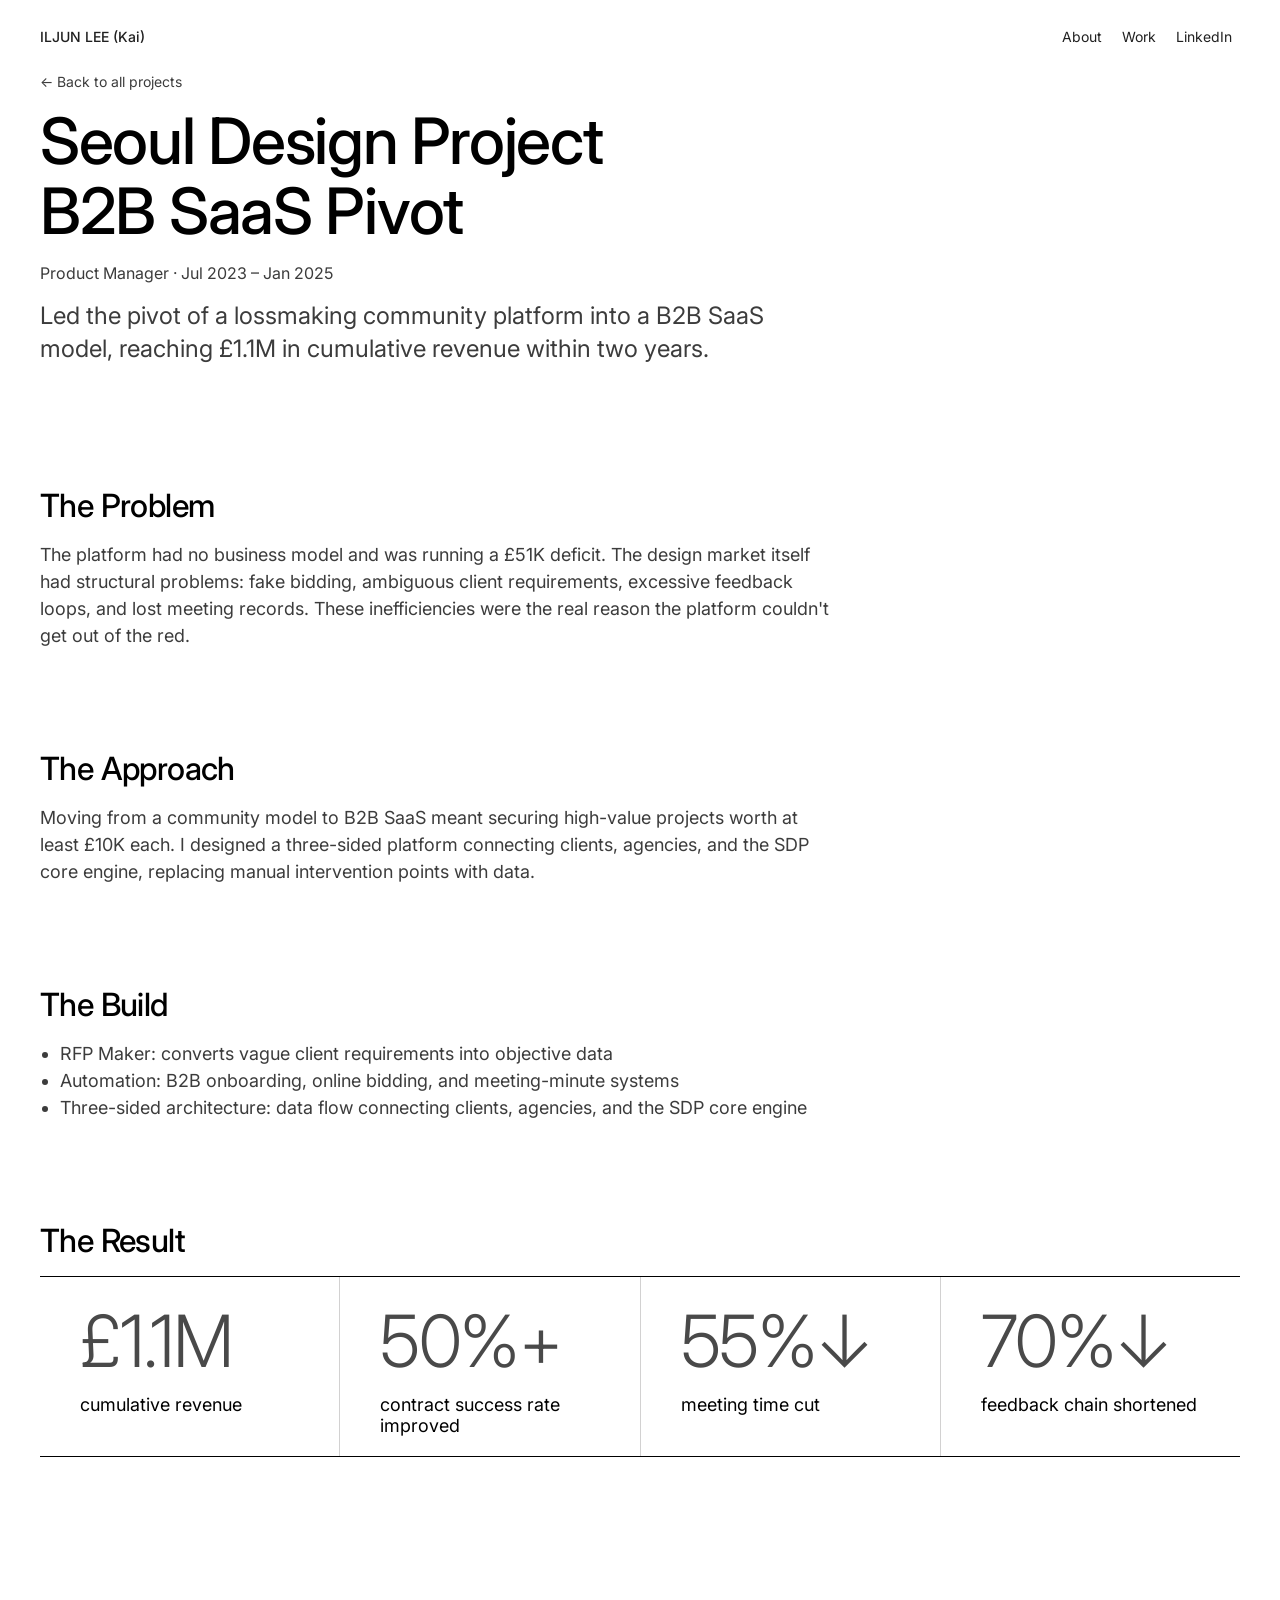
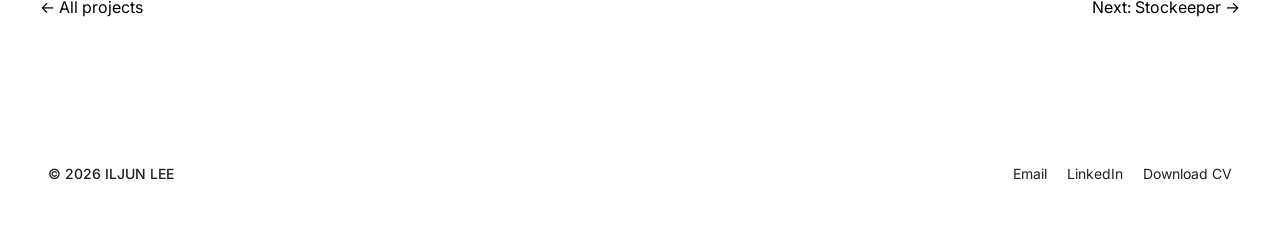
==== case-1.html @ 62ec3877 "Add case-1.html for Seoul Design Project overview This HTML file outlines the Seoul Design Project, " ====
<!DOCTYPE html>
  <html lang="en">
  <head>
  <meta charset="UTF-8">
  <meta name="viewport" content="width=device-width, initial-scale=1.0">
  <title>Seoul Design Project — Iljun Lee</title>
<link rel="stylesheet" href="styles.css">
</head>
<body>

<nav class="top">
  <div class="name">ILJUN LEE (Kai)</div>
  <div class="links">
    <a href="index.html#about">About</a>
      <a href="index.html#work">Work</a>
      <a href="https://linkedin.com/in/iljunlee" target="_blank">LinkedIn</a>
    </div>
  </nav>

  <main>

    <section class="case-header">
      <a class="back" href="index.html#work">&larr; Back to all projects</a>
    <h1>Seoul Design Project<br>B2B SaaS Pivot</h1>
    <p class="role">Product Manager · Jul 2023 – Jan 2025</p>
      <p class="summary">Led the pivot of a lossmaking community platform into a B2B SaaS model, reaching £1.1M in cumulative revenue within two years.</p>
    </section>

    <section class="case-block">
      <h2>The Problem</h2>
      <p>The platform had no business model and was running a £51K deficit. The design market itself had structural problems: fake bidding, ambiguous client requirements, excessive feedback loops, and lost meeting records. These inefficiencies were the real reason the platform couldn't get out of the red.</p>
    </section>

    <section class="case-block">
      <h2>The Approach</h2>
      <p>Moving from a community model to B2B SaaS meant securing high-value projects worth at least £10K each. I designed a three-sided platform connecting clients, agencies, and the SDP core engine, replacing manual intervention points with data.</p>
    </section>

    <section class="case-block">
      <h2>The Build</h2>
      <ul>
        <li>RFP Maker: converts vague client requirements into objective data</li>
      <li>Automation: B2B onboarding, online bidding, and meeting-minute systems</li>
      <li>Three-sided architecture: data flow connecting clients, agencies, and the SDP core engine</li>
    </ul>
  </section>

  <section class="case-block">
    <h2>The Result</h2>
    <div class="case-results">
      <div class="stat"><div class="num">£1.1M</div><div class="label">cumulative revenue</div></div>
        <div class="stat"><div class="num">50%+</div><div class="label">contract success rate improved</div></div>
        <div class="stat"><div class="num">55%↓</div><div class="label">meeting time cut</div></div>
      <div class="stat"><div class="num">70%↓</div><div class="label">feedback chain shortened</div></div>
    </div>
  </section>

  <div class="case-nav">
    <a href="index.html#work">&larr; All projects</a>
    <a href="case-2.html">Next: Stockeeper &rarr;</a>
    </div>

    <footer>
      <div class="row">
        <div class="copy">© 2026 ILJUN LEE</div>
        <div class="links">
          <a href="mailto:iljunlee201@gmail.com">Email</a>
          <a href="https://linkedin.com/in/iljunlee" target="_blank">LinkedIn</a>
          <a href="ILJUN_LEE_CV.pdf" target="_blank">Download CV</a>
        </div>
      </div>
    </footer>

  </main>

  </body>
  </html>
---- styles.css ----
@import url('https://fonts.googleapis.com/css2?family=Inter:wght@300;400;500&display=swap');

* { margin: 0; padding: 0; box-sizing: border-box; }

body {
    font-family: 'Inter', sans-serif;
    color: #000;
    background: #fff;
}
.wrap {
    max-width: 1280px;
    margin: 0 auto;
    padding: 0 40px;
}

a { color: inherit; text-decoration: none; }

/* Nav */
nav.top {
    display: flex;
    justify-content: space-between;
    align-items: center;
    padding: 20px 40px;
    max-width: 1280px;
    margin: 0 auto;
}
nav.top .name {
    font-weight: 500;
    font-size: 14px;
    color: #202020;
}
nav.top .links {
    display: flex;
    gap: 4px;
}
nav.top .links a {
    padding: 8px;
    font-size: 14px;
    color: #202020;
}

main { display: flex; flex-direction: column; gap: 100px; padding: 0 40px; }

/* Hero */
.hero-top {
    display: flex;
    justify-content: space-between;
    align-items: flex-start;
    gap: 40px;
    flex-wrap: wrap;
}
.hero-top h1 {
    font-weight: 500;
    font-size: 100px;
    line-height: 1.1;
    letter-spacing: -2px;
}
.hero-top .meta {
    font-size: 14px;
    text-align: right;
    line-height: 1.4;
    white-space: nowrap;
}
.hero-sub {
    display: flex;
    flex-direction: column;
    gap: 40px;
    margin-top: 10px;
}
.hero-sub p {
    font-size: 28px;
    color: #3c3c3c;
    letter-spacing: -0.56px;
    line-height: 1.4;
}
.btn {
    display: inline-flex;
    align-self: flex-start;
    background: #202020;
    color: #fff;
    border-radius: 99px;
    padding: 8px 24px;
    font-size: 14px;
    font-weight: 500;
    border: none;
    cursor: pointer;
}

/* About + Stats */
.about-row {
    display: flex;
    justify-content: space-between;
    gap: 40px;
    flex-wrap: wrap;
}
.about-row h2 {
    font-weight: 500;
    font-size: 40px;
    letter-spacing: -0.8px;
    line-height: 1.1;
    max-width: 480px;
    flex: 1;
}
.about-row .about-text {
    font-size: 20px;
    color: #3c3c3c;
    letter-spacing: -0.4px;
    line-height: 1.4;
    max-width: 560px;
}
.stats {
    display: flex;
    width: 100%;
    flex-wrap: wrap;
}
.stat {
    flex: 1;
    min-width: 220px;
    border-left: 1px solid #d2d1d1;
    padding: 20px 40px;
}
.stat .num {
    font-weight: 300;
    font-size: 72px;
    color: #494949;
    letter-spacing: -1.44px;
}
.stat .label {
    font-size: 18px;
    color: #000;
    margin-top: 10px;
}

/* Case Studies */
.section-heading {
    font-weight: 500;
    font-size: 40px;
    letter-spacing: -0.8px;
    margin-bottom: 30px;
}
.hr { border: none; border-top: 1px solid #000; margin: 0 0 30px; }
.work-item {
    display: flex;
    justify-content: space-between;
    align-items: flex-start;
    padding: 30px 0;
    border-bottom: 1px solid #000;
    gap: 20px;
}
.work-item:first-of-type { padding-top: 0; }
.work-item:last-of-type { border-bottom: none; }
.work-item h3 {
    font-weight: 500;
    font-size: 72px;
    letter-spacing: -1.44px;
    line-height: 1.1;
}
.work-item .sub {
    font-weight: 500;
    font-size: 20px;
    letter-spacing: -0.4px;
    margin: 12px 0 8px;
}
.work-item .desc {
    font-size: 16px;
    color: #3c3c3c;
    letter-spacing: -0.32px;
    line-height: 1.4;
}
.work-item .index {
    font-size: 34px;
    flex-shrink: 0;
}

/* How I Work */
.how-row {
    display: flex;
    gap: 100px;
    flex-wrap: wrap;
}
.how-row h2 {
    font-weight: 500;
    font-size: 40px;
    letter-spacing: -0.8px;
    line-height: 1.1;
    max-width: 480px;
    flex: 1;
}
.how-list { flex: 1; min-width: 280px; }
.how-step {
    padding: 20px;
    border-bottom: 1px solid #d2d1d1;
}
.how-step:last-child { border-bottom: none; }
.how-step .row {
    display: flex;
    align-items: center;
    gap: 34px;
    font-size: 24px;
    padding: 10px 0;
}
.how-step .row .n { font-weight: 400; }
.how-step .row .t { font-weight: 500; }
.how-step p {
    font-size: 16px;
    color: #3c3c3c;
}

/* Skills */
.skills-grid {
    display: grid;
    grid-template-columns: repeat(3, 1fr);
}
.skill {
    border: 1px solid #828282;
    padding: 20px 40px;
    font-weight: 300;
    font-size: 24px;
    color: #494949;
    letter-spacing: -0.48px;
}

/* Footer */
footer .bignote {
    font-weight: 500;
    font-size: 64px;
    letter-spacing: -1.28px;
    line-height: 1.2;
    margin-bottom: 40px;
}
footer .row {
    display: flex;
    justify-content: space-between;
    align-items: center;
    padding-bottom: 60px;
    flex-wrap: wrap;
    gap: 12px;
}
footer .row .copy { font-weight: 500; font-size: 14px; color: #202020; padding: 8px; }
footer .row .links { display: flex; gap: 4px; }
footer .row .links a { padding: 8px; font-size: 14px; color: #202020; }

/* Case study detail pages */
.case-header {
    display: flex;
    flex-direction: column;
    gap: 16px;
    margin-bottom: 20px;
}
.case-header .back { font-size: 14px; color: #3c3c3c; }
.case-header h1 { font-weight: 500; font-size: 64px; letter-spacing: -1.28px; line-height: 1.1; }
.case-header .role { font-size: 16px; color: #3c3c3c; }
.case-header .summary { font-size: 24px; color: #3c3c3c; max-width: 800px; line-height: 1.4; }
.case-block { display: flex; flex-direction: column; gap: 16px; }
.case-block h2 { font-weight: 500; font-size: 32px; letter-spacing: -0.6px; }
.case-block p, .case-block ul { font-size: 18px; color: #3c3c3c; line-height: 1.5; max-width: 800px; }
.case-block ul { padding-left: 20px; }
.case-results {
    display: flex;
    flex-wrap: wrap;
    gap: 0;
    border-top: 1px solid #000;
    border-bottom: 1px solid #000;
}
.case-results .stat { border-left: 1px solid #d2d1d1; }
.case-results .stat:first-child { border-left: none; }
.badge {
    display: inline-block;
    border: 1px solid #828282;
    border-radius: 99px;
    padding: 8px 20px;
    font-size: 14px;
    color: #494949;
    width: fit-content;
}
.case-nav {
    display: flex;
    justify-content: space-between;
    padding: 40px 0;
    font-size: 16px;
}

/* Responsive */
@media (max-width: 900px) {
    .hero-top h1 { font-size: 56px; letter-spacing: -1px; }
    .hero-top .meta { text-align: left; white-space: normal; }
    .hero-sub p { font-size: 22px; }
    .about-row h2, .how-row h2 { font-size: 30px; }
    .work-item h3 { font-size: 40px; }
    .skills-grid { grid-template-columns: repeat(2, 1fr); }
    footer .bignote { font-size: 36px; }
    main { padding: 0 20px; gap: 70px; }
    nav.top { padding: 16px 20px; }
    .case-header h1 { font-size: 36px; }
}
@media (max-width: 560px) {
    .skills-grid { grid-template-columns: 1fr; }
    .stat { min-width: 100%; border-left: none; border-top: 1px solid #d2d1d1; }
    .hero-top h1 { font-size: 40px; }
}
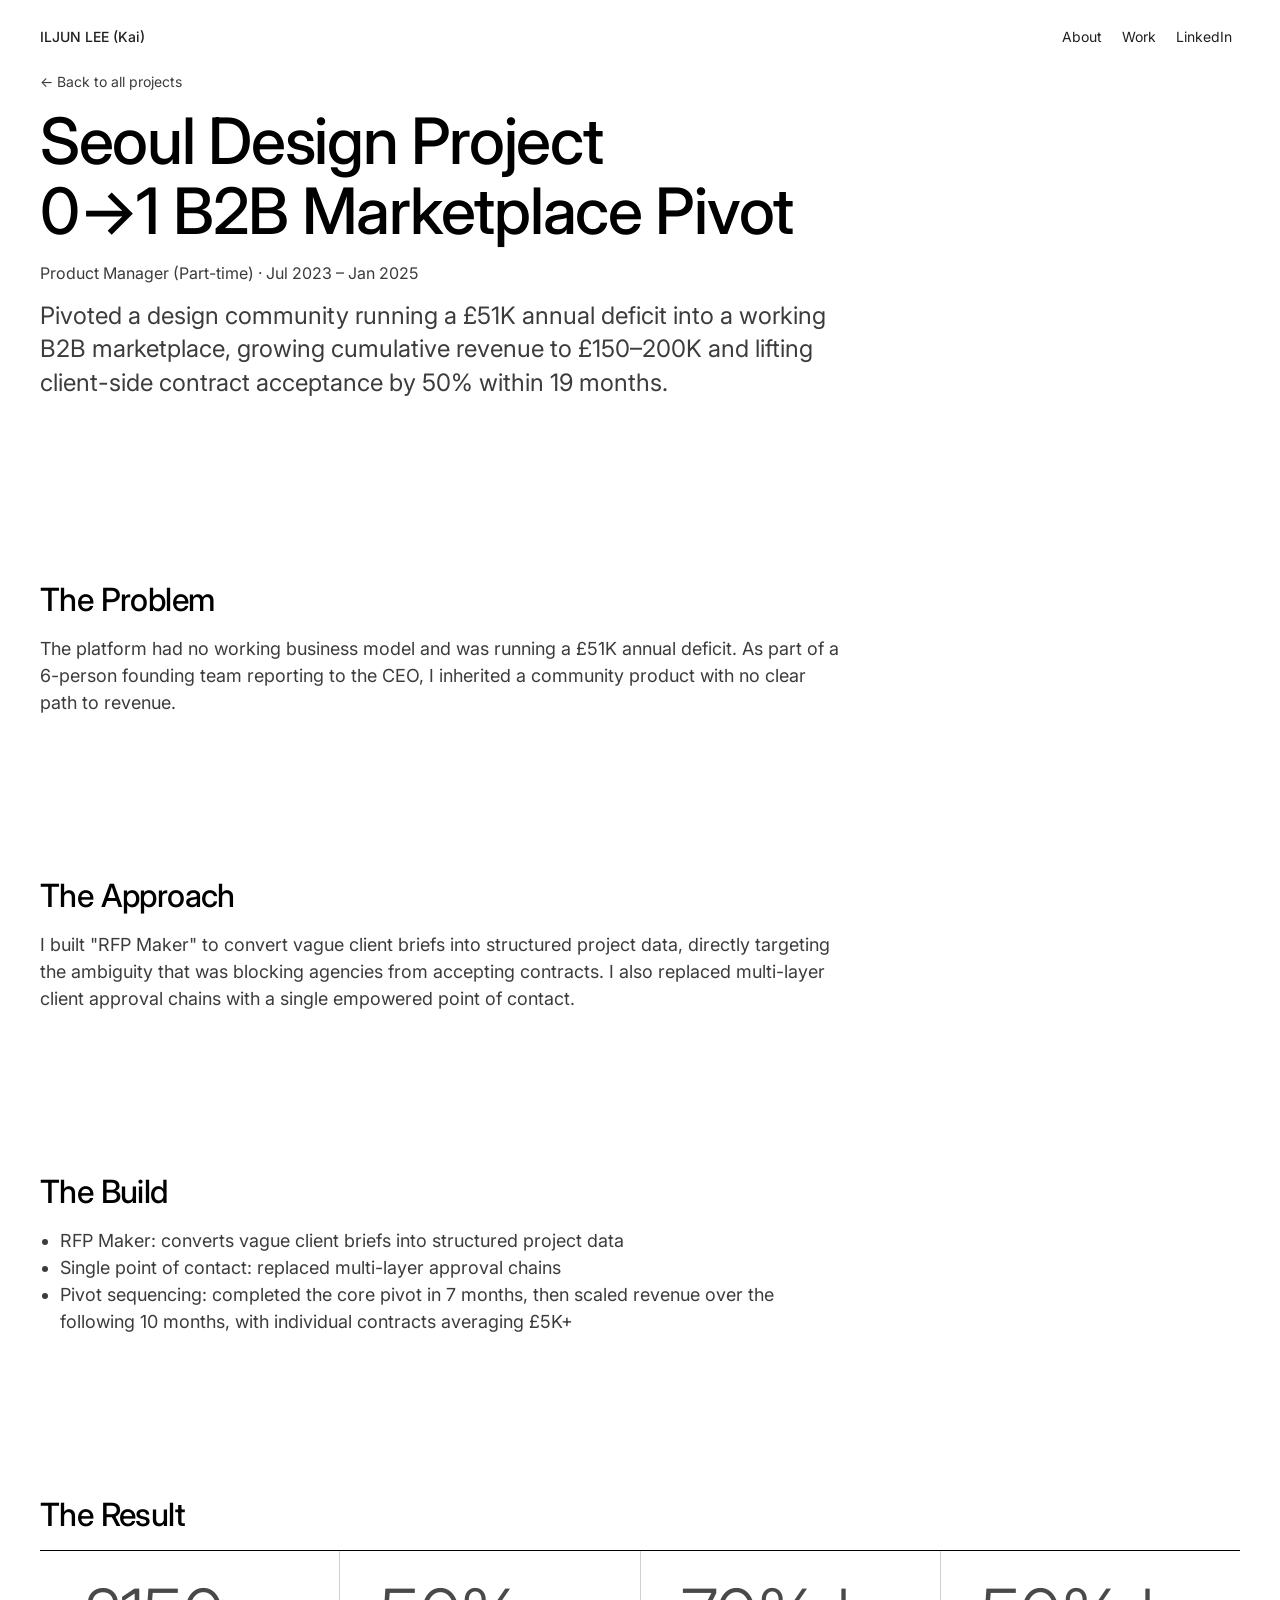
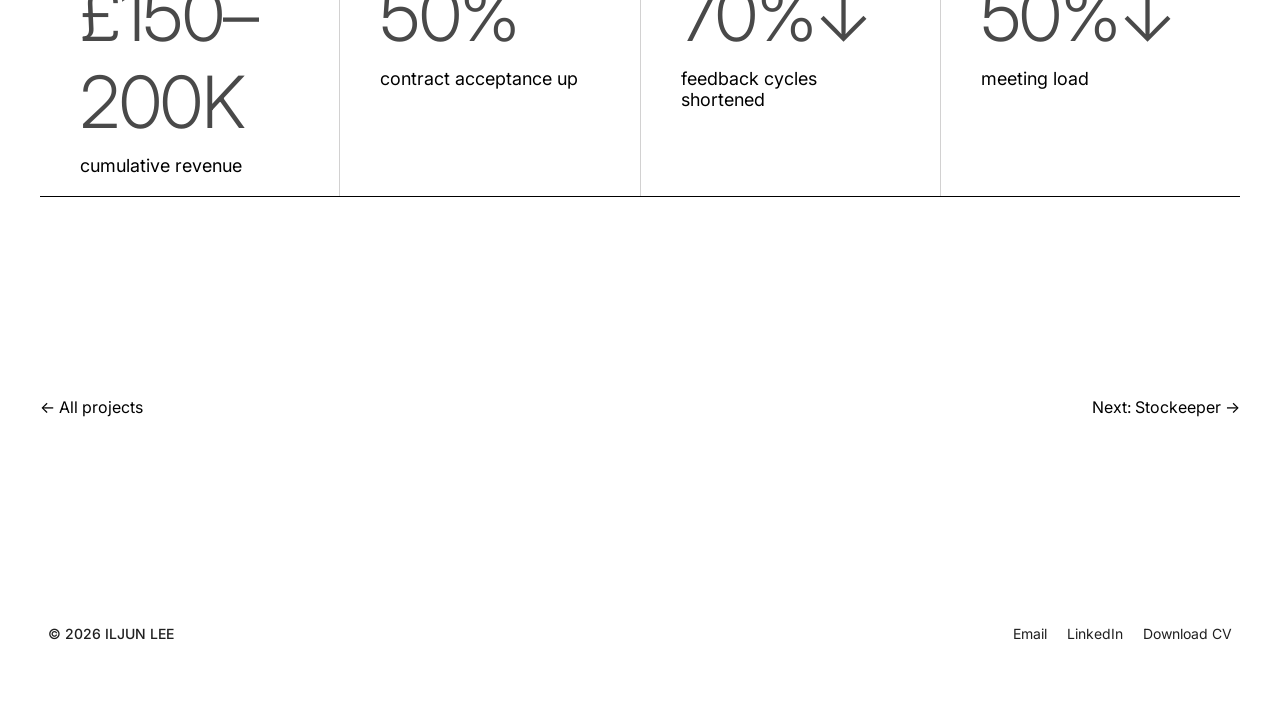
==== commit 49a43bee: "Add case-1.html for Seoul Design Project" ====
--- a/case-1.html
+++ b/case-1.html
@@ -21,42 +21,42 @@
 
     <section class="case-header">
       <a class="back" href="index.html#work">&larr; Back to all projects</a>
-    <h1>Seoul Design Project<br>B2B SaaS Pivot</h1>
-    <p class="role">Product Manager · Jul 2023 – Jan 2025</p>
-      <p class="summary">Led the pivot of a lossmaking community platform into a B2B SaaS model, reaching £1.1M in cumulative revenue within two years.</p>
+    <h1>Seoul Design Project<br>0→1 B2B Marketplace Pivot</h1>
+    <p class="role">Product Manager (Part-time) · Jul 2023 – Jan 2025</p>
+    <p class="summary">Pivoted a design community running a £51K annual deficit into a working B2B marketplace, growing cumulative revenue to £150–200K and lifting client-side contract acceptance by 50% within 19 months.</p>
     </section>
 
     <section class="case-block">
       <h2>The Problem</h2>
-      <p>The platform had no business model and was running a £51K deficit. The design market itself had structural problems: fake bidding, ambiguous client requirements, excessive feedback loops, and lost meeting records. These inefficiencies were the real reason the platform couldn't get out of the red.</p>
+      <p>The platform had no working business model and was running a £51K annual deficit. As part of a 6-person founding team reporting to the CEO, I inherited a community product with no clear path to revenue.</p>
     </section>
 
     <section class="case-block">
       <h2>The Approach</h2>
-      <p>Moving from a community model to B2B SaaS meant securing high-value projects worth at least £10K each. I designed a three-sided platform connecting clients, agencies, and the SDP core engine, replacing manual intervention points with data.</p>
+      <p>I built "RFP Maker" to convert vague client briefs into structured project data, directly targeting the ambiguity that was blocking agencies from accepting contracts. I also replaced multi-layer client approval chains with a single empowered point of contact.</p>
+  </section>
+
+  <section class="case-block">
+    <h2>The Build</h2>
+    <ul>
+      <li>RFP Maker: converts vague client briefs into structured project data</li>
+        <li>Single point of contact: replaced multi-layer approval chains</li>
+      <li>Pivot sequencing: completed the core pivot in 7 months, then scaled revenue over the following 10 months, with individual contracts averaging £5K+</li>
+      </ul>
     </section>
 
     <section class="case-block">
-      <h2>The Build</h2>
-      <ul>
-        <li>RFP Maker: converts vague client requirements into objective data</li>
-      <li>Automation: B2B onboarding, online bidding, and meeting-minute systems</li>
-      <li>Three-sided architecture: data flow connecting clients, agencies, and the SDP core engine</li>
-    </ul>
-  </section>
+      <h2>The Result</h2>
+      <div class="case-results">
+        <div class="stat"><div class="num">£150–200K</div><div class="label">cumulative revenue</div></div>
+        <div class="stat"><div class="num">50%</div><div class="label">contract acceptance up</div></div>
+      <div class="stat"><div class="num">70%↓</div><div class="label">feedback cycles shortened</div></div>
+      <div class="stat"><div class="num">50%↓</div><div class="label">meeting load</div></div>
+      </div>
+    </section>
 
-  <section class="case-block">
-    <h2>The Result</h2>
-    <div class="case-results">
-      <div class="stat"><div class="num">£1.1M</div><div class="label">cumulative revenue</div></div>
-        <div class="stat"><div class="num">50%+</div><div class="label">contract success rate improved</div></div>
-        <div class="stat"><div class="num">55%↓</div><div class="label">meeting time cut</div></div>
-      <div class="stat"><div class="num">70%↓</div><div class="label">feedback chain shortened</div></div>
-    </div>
-  </section>
-
-  <div class="case-nav">
-    <a href="index.html#work">&larr; All projects</a>
+    <div class="case-nav">
+      <a href="index.html#work">&larr; All projects</a>
     <a href="case-2.html">Next: Stockeeper &rarr;</a>
     </div>
 
--- a/styles.css
+++ b/styles.css
@@ -39,7 +39,7 @@
     color: #202020;
 }
 
-main { display: flex; flex-direction: column; gap: 100px; padding: 0 40px; }
+main { display: flex; flex-direction: column; gap: 160px; padding: 0 40px; }
 
 /* Hero */
 .hero-top {
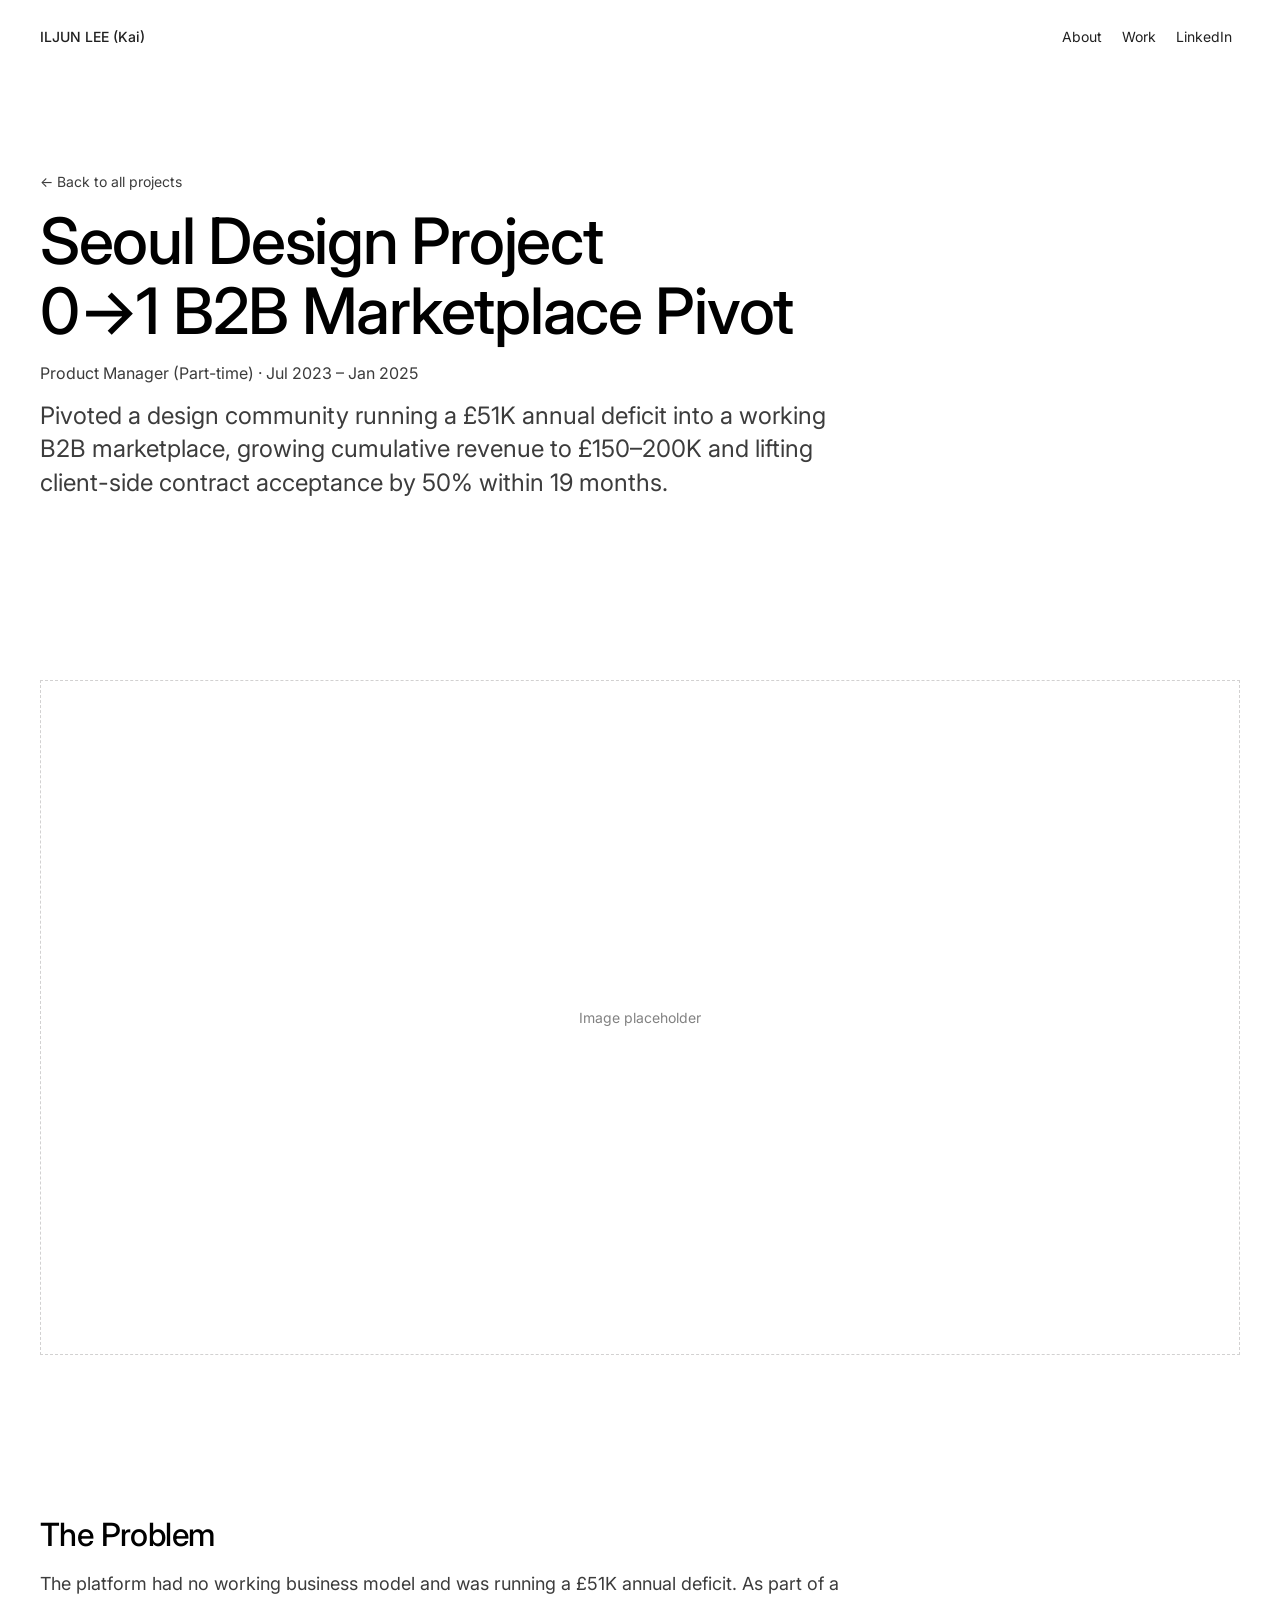
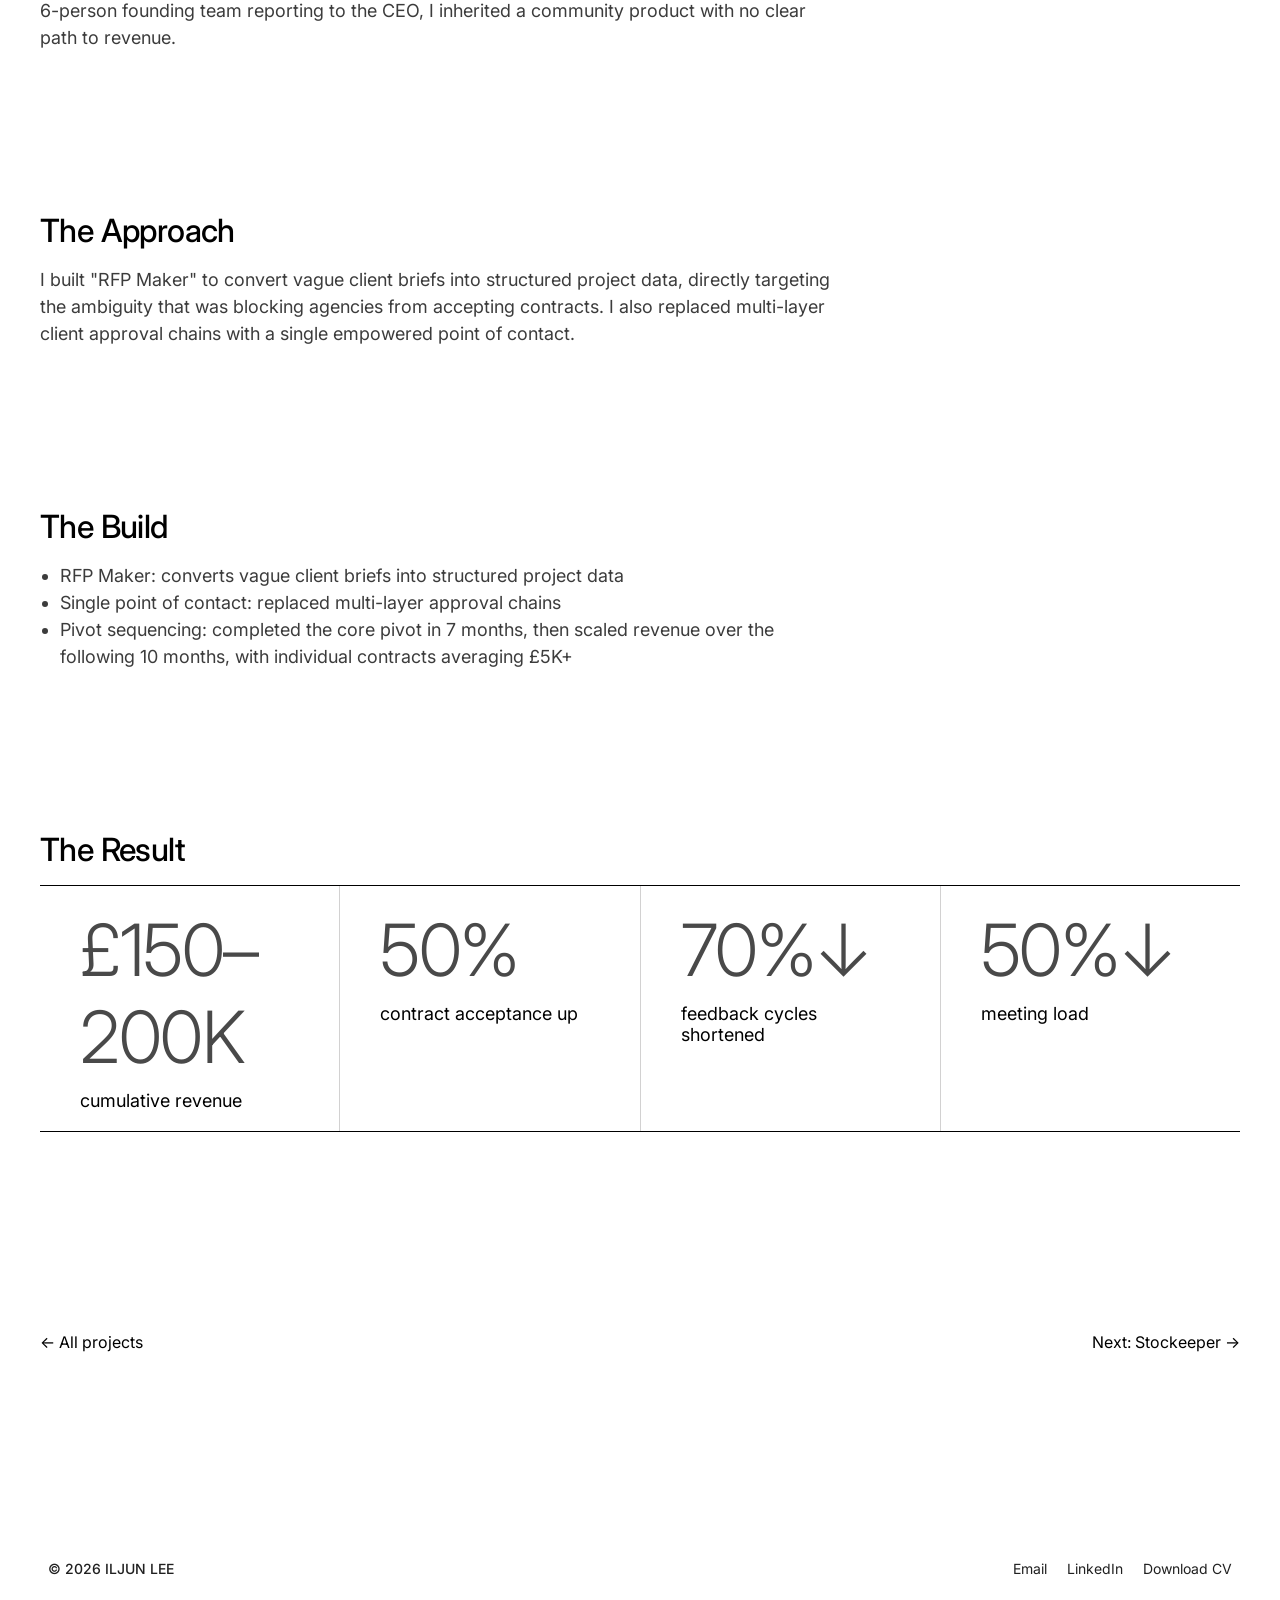
==== commit 198f5010: "Add case-1.html for Seoul Design Project" ====
--- a/case-1.html
+++ b/case-1.html
@@ -25,6 +25,8 @@
     <p class="role">Product Manager (Part-time) · Jul 2023 – Jan 2025</p>
     <p class="summary">Pivoted a design community running a £51K annual deficit into a working B2B marketplace, growing cumulative revenue to £150–200K and lifting client-side contract acceptance by 50% within 19 months.</p>
     </section>
+
+    <div class="img-placeholder">Image placeholder</div>
 
     <section class="case-block">
       <h2>The Problem</h2>
--- a/styles.css
+++ b/styles.css
@@ -7,8 +7,9 @@
     color: #000;
     background: #fff;
 }
+
 .wrap {
-    max-width: 1280px;
+    max-width: 1920px;
     margin: 0 auto;
     padding: 0 40px;
 }
@@ -21,7 +22,7 @@
     justify-content: space-between;
     align-items: center;
     padding: 20px 40px;
-    max-width: 1280px;
+    max-width: 1920px;
     margin: 0 auto;
 }
 nav.top .name {
@@ -39,7 +40,7 @@
     color: #202020;
 }
 
-main { display: flex; flex-direction: column; gap: 160px; padding: 0 40px; }
+main { display: flex; flex-direction: column; gap: 160px; padding: 0 40px; margin-top: 100px; max-width: 1920px; margin-left: auto; margin-right: auto; }
 
 /* Hero */
 .hero-top {
@@ -112,6 +113,7 @@
     display: flex;
     width: 100%;
     flex-wrap: wrap;
+    margin-top: 80px;
 }
 .stat {
     flex: 1;
@@ -298,3 +300,15 @@
     .stat { min-width: 100%; border-left: none; border-top: 1px solid #d2d1d1; }
     .hero-top h1 { font-size: 40px; }
 }
+
+/* Image placeholder */
+.img-placeholder {
+    width: 100%;
+    aspect-ratio: 16 / 9;
+    border: 1px dashed #d2d1d1;
+    display: flex;
+    align-items: center;
+    justify-content: center;
+    color: #828282;
+    font-size: 14px;
+}
